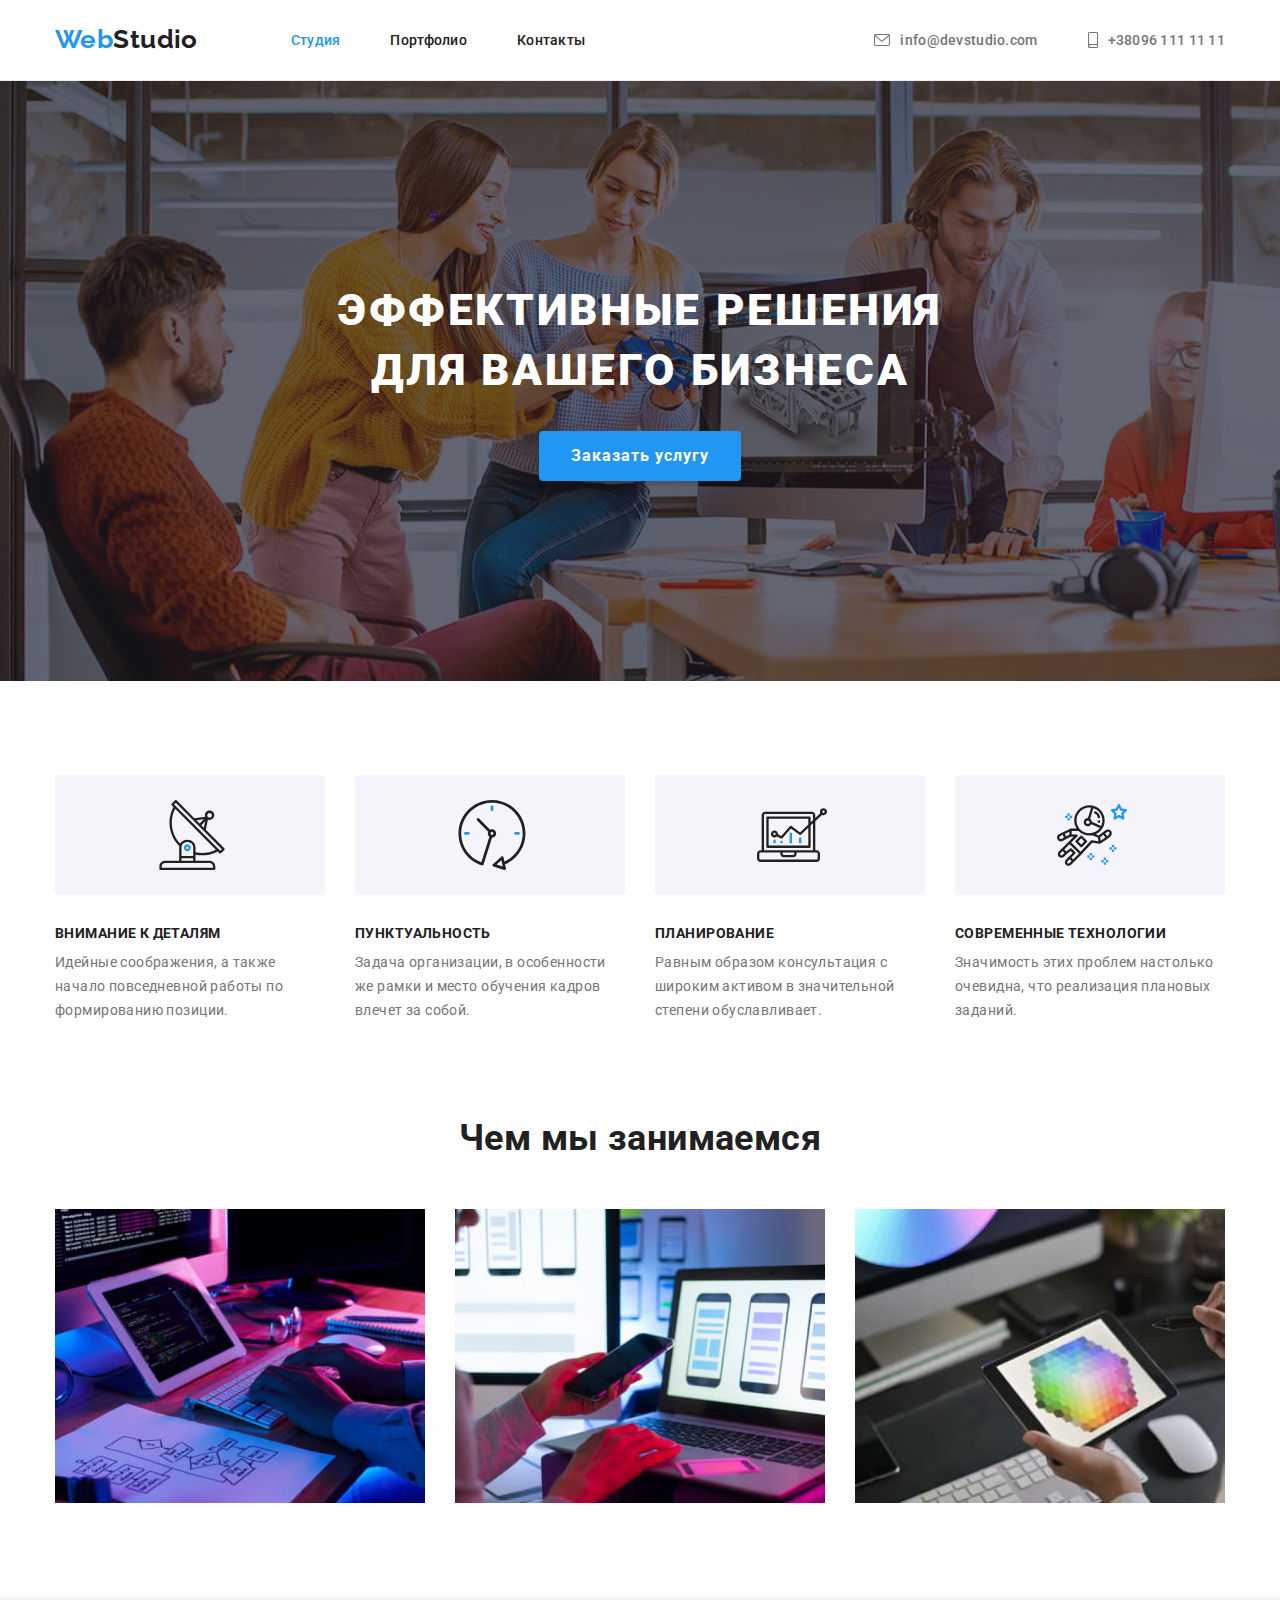
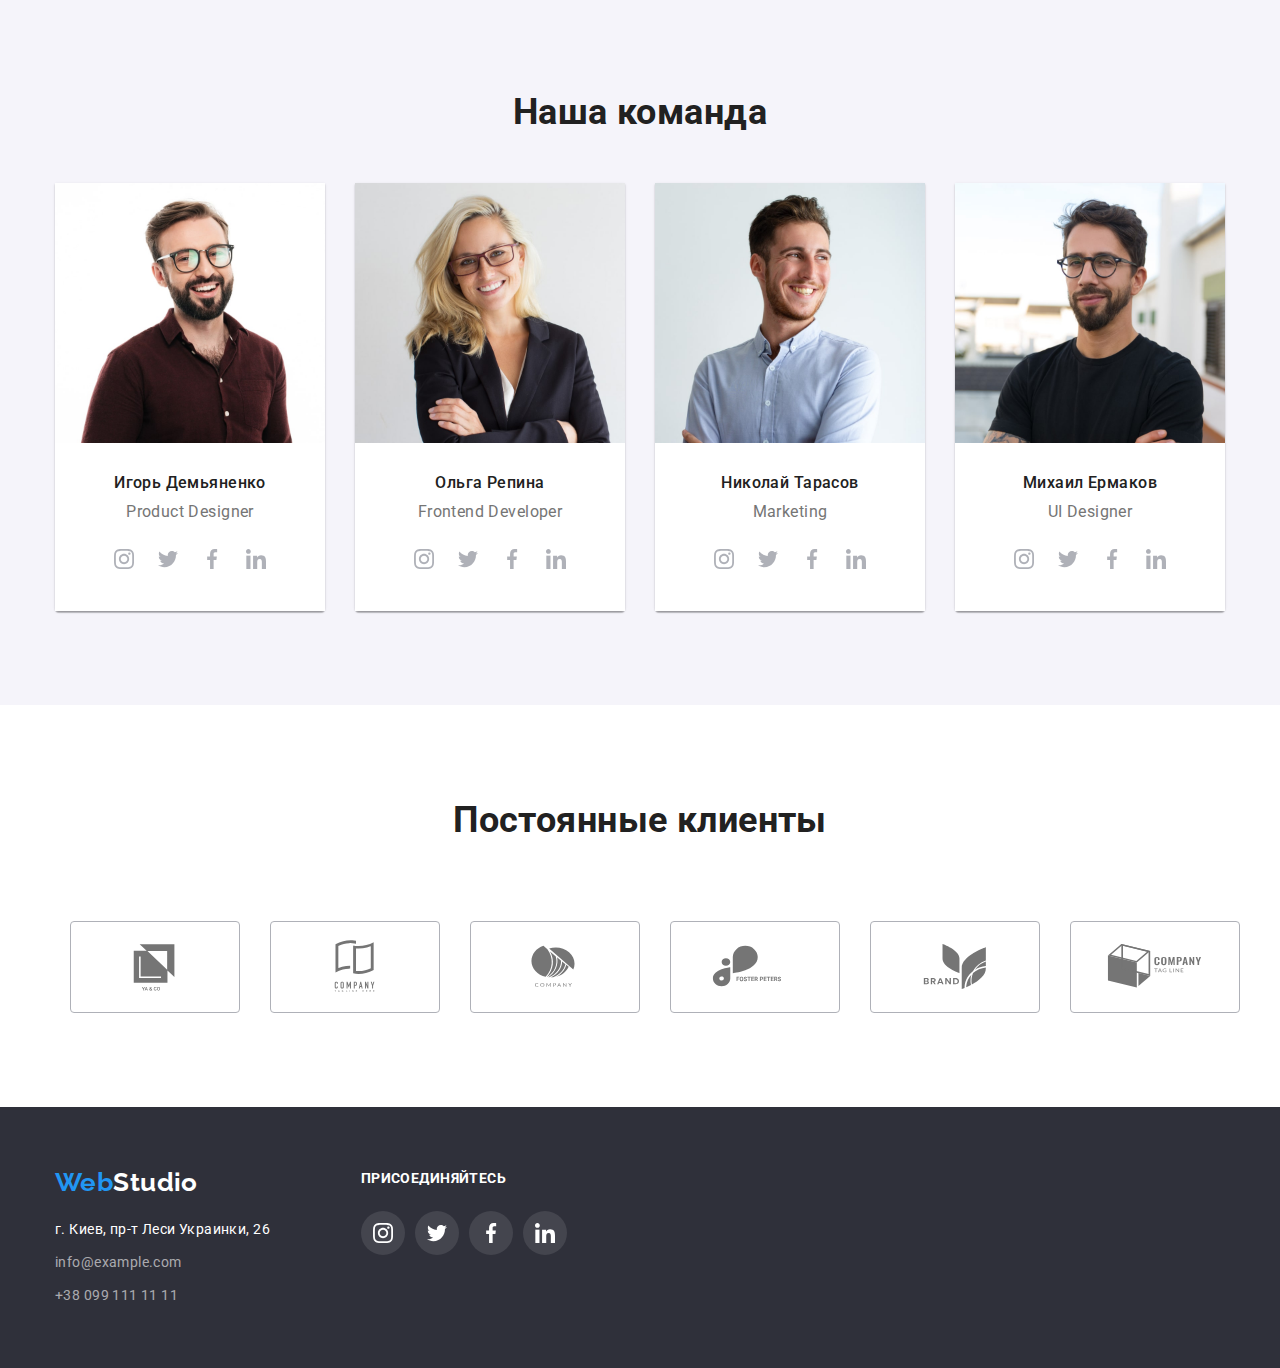
==== index.html @ e702a2d7 "22/02" ====
<!DOCTYPE html>
<html lang="ru">
  <head>
    <meta charset="UTF-8" />
    <meta http-equiv="X-UA-Compatible" content="IE=edge" />
    <meta name="viewport" content="width=device-width, initial-scale=1.0" />
    <title>WebStudio</title>
    <link
      href="https://fonts.googleapis.com/css2?family=Raleway:wght@700&family=Roboto:wght@400;500;700;900&display=swap"
      rel="stylesheet"
    />
    <link
      rel="stylesheet"
      href="https://cdnjs.cloudflare.com/ajax/libs/modern-normalize/1.1.0/modern-normalize.min.css"
    />
    <link rel="stylesheet" href="./css/styles.css" />
  </head>
  <body>
    <header class="header">
      <div class="container header-container">
        <nav class="nav-list">
          <a class="logo link" href="./index.html" lang="en"
            >Web<span class="logo-dark">Studio</span></a
          >
          <ul class="nav-list list">
            <li class="nav-list-item">
              <a class="nav-list-link active-page link" href="./index.html"
                >Студия</a
              >
            </li>
            <li class="nav-list-item">
              <a class="nav-list-link link" href="./portfolio.html"
                >Портфолио
              </a>
            </li>
            <li class="nav-list-item">
              <a class="nav-list-link link" href="">Контакты </a>
            </li>
          </ul>
        </nav>
        <ul class="list header-cont-list">
          <li class="header-cont-item">
            <a
              class="nav-list-link contact-list link"
              href="mailto:info@devstudio.com"
            >
              <svg class="header-cont-icon" width="16" height="12">
                <use href="./images/sprite.svg#email"></use></svg
              >info@devstudio.com
            </a>
          </li>
          <li class="header-cont-item">
            <a class="nav-list-link contact-list link" href="tel:+380961111111">
              <svg class="header-cont-icon" height="16" width="10">
                <use href="./images/sprite.svg#smartphone"></use></svg
              >+38096 111 11 11
            </a>
          </li>
        </ul>
      </div>
    </header>
    <main>
      <section class="hero">
        <div class="container">
          <h1 class="main-title">Эффективные решения для вашего бизнеса</h1>
          <button class="modal-btn" type="button">Заказать услугу</button>
        </div>
      </section>
      <section class="section advantages">
        <div class="container">
          <h2 class="visually-hidden">Наши преимущества</h2>

          <ul class="list advsntages-list card-set">
            <li class="card-set-item">
              <div class="advantages-pic">
                <svg class="advantages-icon">
                  <use href="./images/sprite.svg#antenna"></use>
                </svg>
              </div>
              <h3 class="advantages-subtitle">Внимание к деталям</h3>
              <p>
                Идейные соображения, а также начало повседневной работы по
                формированию позиции.
              </p>
            </li>

            <li class="card-set-item">
              <div class="advantages-pic">
                <svg class="advantages-icon">
                  <use href="./images/sprite.svg#clock"></use>
                </svg>
              </div>
              <h3 class="advantages-subtitle">Пунктуальность</h3>
              <p>
                Задача организации, в особенности же рамки и место обучения
                кадров влечет за собой.
              </p>
            </li>

            <li class="card-set-item">
              <div class="advantages-pic">
                <svg class="advantages-icon">
                  <use href="./images/sprite.svg#diagram"></use>
                </svg>
              </div>
              <h3 class="advantages-subtitle">Планирование</h3>
              <p>
                Равным образом консультация с широким активом в значительной
                степени обуславливает.
              </p>
            </li>

            <li class="card-set-item">
              <div class="advantages-pic">
                <svg class="advantages-icon">
                  <use href="./images/sprite.svg#astronaut"></use>
                </svg>
              </div>
              <h3 class="advantages-subtitle">Современные технологии</h3>
              <p>
                Значимость этих проблем настолько очевидна, что реализация
                плановых заданий.
              </p>
            </li>
          </ul>
        </div>
      </section>
      <section class="section services">
        <div class="container">
          <h2 class="section-title">Чем мы занимаемся</h2>
          <ul class="list services-list card-set">
            <li class="services-item card-set-item">
              <img
                src="./images/about-1.jpg"
                alt="Написание кода"
                width="370"
                height="294"
              />
            </li>
            <li class="services-item card-set-item">
              <img
                src="./images/about-2.jpg"
                alt="Разработка мобильных приложений"
                width="370"
                height="294"
              />
            </li>
            <li class="services-item card-set-item">
              <img
                src="./images/about-3.jpg"
                alt="Дизайнерские решения"
                width="370"
                height="294"
              />
            </li>
          </ul>
        </div>
      </section>
      <section class="our-team section">
        <div class="container">
          <h2 class="section-title">Наша команда</h2>
          <ul class="list team-list card-set">
            <li class="team-list-item card-set-item">
              <img
                src="./images/team-1.jpg"
                alt="Игорь Демьяненко - Product Designer"
                width="270"
                height="260"
              />
              <div class="team-member">
                <h3 class="team-name">Игорь Демьяненко</h3>
                <p class="team-position">Product Designer</p>
                <ul class="team-social-list list">
                  <li class="team-social-item">
                    <a class="social-link link" href="">
                      <svg class="social-icon" width="20" height="20">
                        <use href="./images/sprite.svg#instagram"></use>
                      </svg>
                    </a>
                  </li>
                  <li class="team-social-item">
                    <a class="social-link link" href="">
                      <svg class="social-icon" width="20" height="20">
                        <use href="./images/sprite.svg#twitter"></use>
                      </svg>
                    </a>
                  </li>
                  <li class="team-social-item">
                    <a class="social-link" href="">
                      <svg class="social-icon" width="20" height="20">
                        <use href="./images/sprite.svg#facebook"></use>
                      </svg>
                    </a>
                  </li>
                  <li class="team-social-item">
                    <a class="social-link" href="">
                      <svg class="social-icon" width="20" height="20">
                        <use href="./images/sprite.svg#linkedin"></use>
                      </svg>
                    </a>
                  </li>
                </ul>
              </div>
            </li>
            <li class="team-list-item card-set-item">
              <img
                src="./images/team-2.jpg"
                alt="Ольга Репина - Frontend Developer"
                width="270"
                height="260"
              />
              <div class="team-member">
                <h3 class="team-name">Ольга Репина</h3>
                <p class="team-position">Frontend Developer</p>
                <ul class="team-social-list list">
                  <li class="team-social-item">
                    <a class="social-link link" href="">
                      <svg class="social-icon" width="20" height="20">
                        <use href="./images/sprite.svg#instagram"></use>
                      </svg>
                    </a>
                  </li>
                  <li class="team-social-item">
                    <a class="social-link link" href="">
                      <svg class="social-icon" width="20" height="20">
                        <use href="./images/sprite.svg#twitter"></use>
                      </svg>
                    </a>
                  </li>
                  <li class="team-social-item">
                    <a class="social-link" href="">
                      <svg class="social-icon" width="20" height="20">
                        <use href="./images/sprite.svg#facebook"></use>
                      </svg>
                    </a>
                  </li>
                  <li class="team-social-item">
                    <a class="social-link" href="">
                      <svg class="social-icon" width="20" height="20">
                        <use href="./images/sprite.svg#linkedin"></use>
                      </svg>
                    </a>
                  </li>
                </ul>
              </div>
            </li>
            <li class="team-list-item card-set-item">
              <img
                src="./images/team-3.jpg"
                alt="Николай Тарасов - Marketing"
                width="270"
                height="260"
              />
              <div class="team-member">
                <h3 class="team-name">Николай Тарасов</h3>
                <p class="team-position">Marketing</p>
                <ul class="team-social-list list">
                  <li class="team-social-item">
                    <a class="social-link link" href="">
                      <svg class="social-icon" width="20" height="20">
                        <use href="./images/sprite.svg#instagram"></use>
                      </svg>
                    </a>
                  </li>
                  <li class="team-social-item">
                    <a class="social-link link" href="">
                      <svg class="social-icon" width="20" height="20">
                        <use href="./images/sprite.svg#twitter"></use>
                      </svg>
                    </a>
                  </li>
                  <li class="team-social-item">
                    <a class="social-link" href="">
                      <svg class="social-icon" width="20" height="20">
                        <use href="./images/sprite.svg#facebook"></use>
                      </svg>
                    </a>
                  </li>
                  <li class="team-social-item">
                    <a class="social-link" href="">
                      <svg class="social-icon" width="20" height="20">
                        <use href="./images/sprite.svg#linkedin"></use>
                      </svg>
                    </a>
                  </li>
                </ul>
              </div>
            </li>
            <li class="card-set-item team-list-item">
              <img
                src="./images/team-4.jpg"
                alt="Михаил Ермаков - UI Designer"
                width="270"
                height="260"
              />
              <div class="team-member">
                <h3 class="team-name">Михаил Ермаков</h3>
                <p class="team-position">UI Designer</p>
                <ul class="team-social-list list">
                  <li class="team-social-item">
                    <a class="social-link link" href="">
                      <svg class="social-icon" width="20" height="20">
                        <use href="./images/sprite.svg#instagram"></use>
                      </svg>
                    </a>
                  </li>
                  <li class="team-social-item">
                    <a class="social-link link" href="">
                      <svg class="social-icon" width="20" height="20">
                        <use href="./images/sprite.svg#twitter"></use>
                      </svg>
                    </a>
                  </li>
                  <li class="team-social-item">
                    <a class="social-link" href="">
                      <svg class="social-icon" width="20" height="20">
                        <use href="./images/sprite.svg#facebook"></use>
                      </svg>
                    </a>
                  </li>
                  <li class="team-social-item">
                    <a class="social-link" href="">
                      <svg class="social-icon" width="20" height="20">
                        <use href="./images/sprite.svg#linkedin"></use>
                      </svg>
                    </a>
                  </li>
                </ul>
              </div>
            </li>
          </ul>
        </div>
      </section>
      <section class="section">
        <div class="container">
          <h2 class="section-title">Постоянные клиенты</h2>
          <ul class="client-list list">
            <li class="card-set-item">
              <a class="client-link link" href="">
                <svg class="client-icon" width="106" height="60">
                  <use href="./images/sprite.svg#client-1"></use>
                </svg>
              </a>
            </li>
            <li class="card-set-item">
              <a class="client-link link" href="">
                <svg class="client-icon" width="106" height="60">
                  <use href="./images/sprite.svg#client-2"></use>
                </svg>
              </a>
            </li>
            <li class="card-set-item">
              <a class="client-link link" href="">
                <svg class="client-icon" width="106" height="60">
                  <use href="./images/sprite.svg#client-3"></use>
                </svg>
              </a>
            </li>
            <li class="card-set-item">
              <a class="client-link link" href="">
                <svg class="client-icon" width="106" height="60">
                  <use href="./images/sprite.svg#client-4"></use>
                </svg>
              </a>
            </li>
            <li class="card-set-item">
              <a class="client-link link" href="">
                <svg class="client-icon" width="106" height="60">
                  <use href="./images/sprite.svg#client-5"></use>
                </svg>
              </a>
            </li>
            <li class="card-set-item">
              <a class="client-link link" href="">
                <svg class="client-icon" width="106" height="60">
                  <use href="./images/sprite.svg#client-6"></use>
                </svg>
              </a>
            </li>
          </ul>
        </div>
      </section>
    </main>
    <footer class="footer">
      <div class="container footer-div">
        <div class="footer-left">
          <a class="logo link logo-footer" href="./index.html" lang="en"
            >Web<span class="logo-light">Studio</span>
          </a>
          <address class="adress">
            <ul class="list">
              <li class="address-item">
                <a
                  class="address-link link"
                  href="https://goo.gl/maps/Spa61aAKm8HjvVaVA"
                  target="_blank"
                  rel="noopener noreferrer nofollow"
                  >г. Киев, пр-т Леси Украинки, 26
                </a>
              </li>
              <li class="address-item">
                <a class="address-link link" href="mailto:info@example.com"
                  >info@example.com
                </a>
              </li>
              <li class="address-item">
                <a class="address-link link" href="tel:+380991111111"
                  >+38 099 111 11 11
                </a>
              </li>
            </ul>
          </address>
        </div>
        <div class="footer-right">
          <h3 class="footer-social-subtitle">Присоединяйтесь</h3>
          <ul class="social-list-footer list">
            <li class="social-list-footer-item">
              <a class="social-link-footer" href="">
                <svg class="social-icon-footer" width="20" height="20">
                  <use href="./images/sprite.svg#instagram-dark"></use>
                </svg>
              </a>
            </li>
            <li class="social-list-footer-item">
              <a class="social-link-footer" href="">
                <svg class="social-icon-footer" width="20" height="20">
                  <use href="./images/sprite.svg#twitter-dark"></use>
                </svg>
              </a>
            </li>
            <li class="social-list-footer-item">
              <a class="social-link-footer" href="">
                <svg class="social-icon-footer" width="20" height="20">
                  <use href="./images/sprite.svg#facebook-dark"></use>
                </svg>
              </a>
            </li>
            <li class="social-list-footer-item">
              <a class="social-link-footer" href="">
                <svg class="social-icon-footer" width="20" height="20">
                  <use href="./images/sprite.svg#linkedin-dark"></use>
                </svg>
              </a>
            </li>
          </ul>
        </div>
      </div>
    </footer>
  </body>
</html>
---- css/styles.css ----
:root {
  --primary-font-family: "Roboto", sans-serif;
  --secondary-font-family: "Raleway", sans-serif;
  --accent-color: #2196f3;
  --accent-color-modal-btn: #188ce8;
  --primary-font-color: #757575;
  --secondary-font-color: #212121;
  --footer-contacts-color: rgba(255, 255, 255, 0.6);
  --color-white: #ffffff;
  --light-bg-col: #f5f4fa;
  --dark-bg-col: #2f303a;
  --card-item: 3;
  --card-gap: 30px;
}

body {
  font-family: var(--primary-font-family), "Verdana", sans-serif;
  font-size: 14px;
  line-height: 1.71;
  letter-spacing: 0.03em;
  color: var(--primary-font-color);
}

h1,
h2,
h3,
p {
  margin-top: 0;
  margin-bottom: 0;
}
ul,
ol {
  margin-top: 0;
  margin-bottom: 0;
  padding-left: 0;
}
img {
  display: block;
  max-width: 100%;
  height: auto;
}
.section {
  padding-top: 94px;
  padding-bottom: 94px;
}
.container {
  width: 1200px;
  padding-left: 15px;
  padding-right: 15px;
  margin-left: auto;
  margin-right: auto;
}
.header-container {
  display: flex;
  align-items: center;
}
.link {
  text-decoration: none;
  color: inherit;
}
.list {
  list-style: none;
}
.card-set {
  display: flex;
  margin-left: calc(var(--card-gap) * -1);
  margin-top: calc(var(--card-gap) * -1);
  flex-wrap: wrap;
}
.card-set-item {
  margin-left: var(--card-gap);
  margin-top: var(--card-gap);
  flex-basis: calc(100% / var(--card-item) - var(--card-gap));
}
/* ==========START COMPONENTS========== */
.logo {
  margin-right: 93px;
  font-family: var(--secondary-font-family);
  font-weight: 700;
  font-size: 26px;
  line-height: 1.2;
  color: var(--accent-color);
}
.visually-hidden {
  position: absolute;
  width: 1px;
  height: 1px;
  margin: -1px;
  padding: 0;
  overflow: hidden;
  border: 0;
  clip: rect(0 0 0 0);
}
.team-social-list {
  display: flex;
  align-items: center;
  justify-content: center;
}
.social-link {
  display: flex;
  width: 44px;
  height: 44px;
  background-color: var(--color-white);
  border-radius: 50%;
}

/* ==========END COMPONENTS========== */

/* ==========START HEADER========== */

.header {
  border-bottom: 1px solid #ececec;
}
.nav-list {
  display: flex;
  align-items: center;

  color: var(--secondary-font-color);
}
.logo-dark {
  color: var(--secondary-font-color);
}
.nav-list-link {
  padding-top: 32px;
  padding-bottom: 32px;
  font-weight: 500;
  line-height: 1.15;
  letter-spacing: 0.02em;
}
.nav-list-item:not(:last-child),
.header-cont-item:not(:last-child) {
  margin-right: 50px;
}
.contact-list {
  display: flex;
  align-items: center;
}
.client-list,
.client-link {
  justify-content: center;
  align-items: center;
}
.client-link {
  display: flex;
  width: 170px;
  height: 92px;
  border: 1px solid #afb1b8;
  box-sizing: border-box;
  border-radius: 4px;
}
.client-list,
.nav-list-item,
.header-cont-item {
  display: flex;
  align-items: center;
}
.header-cont-icon {
  margin-right: 10px;
  fill: var(--primary-font-color);
}

.nav-list-link:hover .header-cont-icon,
.contact-list:focus .header-cont-icon,
.client-link:hover .client-icon,
.client-link:focus .client-icon {
  fill: var(--accent-color);
}

.social-link:hover .social-icon,
.social-link:focus .social-icon {
  fill: var(--color-white);
}
.header-cont-list {
  display: flex;
  margin-left: auto;
}

.nav-list-link:hover,
.nav-list-link:focus,
.active-page {
  color: var(--accent-color);
}
/* ==========END HEADER========== */

/* ==========START HERO========== */
.hero {
  background-image: linear-gradient(
      rgba(47, 48, 58, 0.4),
      rgba(47, 48, 58, 0.4)
    ),
    url(../images/hero-bg.jpg);
  padding-top: 200px;
  padding-bottom: 200px;
  background-color: var(--dark-bg-col);
}
.modal-btn {
  margin-left: auto;
  margin-right: auto;
  padding: 10px 32px;
  min-width: 200px;
  box-shadow: 0px 4px 4px rgba(0, 0, 0, 0.15);
  border-radius: 4px;
  border: none;
}
.main-title {
  margin-left: auto;
  margin-right: auto;
  margin-bottom: 30px;
  max-width: 700px;
  font-weight: 900;
  font-size: 44px;
  line-height: 1.36;
  letter-spacing: 0.06em;
  text-align: center;
  text-transform: uppercase;
  color: var(--color-white);
}

/* ==========END HERO========== */

/* ==========START MAIN========== */
.subtitle {
  font-size: 36px;
  line-height: 1.17;
  text-align: center;
  letter-spacing: 0.03em;
  color: var(--secondary-text-logo-theme);
}
.section-title {
  margin-bottom: 50px;
  font-size: 36px;
  line-height: 1.17;
  text-align: center;
  color: var(--secondary-font-color);
}
.advantages-pic {
  padding: 25px 102px;
  width: 270px;
  height: 120px;
  margin-bottom: 30px;
  border-radius: 4px;
  background-color: var(--light-bg-col);
}
.advantages-icon {
  display: flex;
  width: 70px;
  height: 70px;
}
.advsntages-list {
  --card-item: 4;
}

.advantages-subtitle {
  margin-bottom: 10px;
  font-size: 14px;
  line-height: 1.15;
  text-transform: uppercase;
  color: var(--secondary-font-color);
}
.advantages {
  padding-bottom: 47px;
}
.services {
  padding-top: 47px;
}

.our-team {
  background-color: var(--light-bg-col);
}
.team-list {
  --card-item: 4;
}
.team-list-item {
  box-shadow: 0px 1px 3px rgba(0, 0, 0, 0.12), 0px 1px 1px rgba(0, 0, 0, 0.14),
    0px 2px 1px rgba(0, 0, 0, 0.2);
  border-radius: 0px 0px 4px 4px;
}
.team-name,
.team-position {
  font-size: 16px;
  line-height: 1.19;
  text-align: center;
}
.team-position {
  margin-bottom: 16px;
}
.team-name {
  font-weight: 500;
  color: var(--secondary-font-color);
  margin-bottom: 10px;
}
.team-member {
  padding-top: 30px;
  padding-bottom: 30px;
  background-color: var(--color-white);
}

.filter-item-text {
  padding: 20px 24px;
  border: 1px solid #eeeeee;
  background-color: var(--color-white);
}
.modal-btn {
  font-family: inherit;
  cursor: pointer;
  font-weight: bold;
  font-size: 16px;
  line-height: 1.87;
  display: flex;
  align-items: center;
  text-align: center;
  letter-spacing: 0.06em;
  color: var(--color-white);
  background: var(--accent-color);
}
.filter-btn {
  padding: 6px 22px;
  border-radius: 4px;
  border: none;
  align-items: center;
  font-family: inherit;
  font-weight: 500;
  font-size: 16px;
  line-height: 1.62;
  text-align: center;
  letter-spacing: 0.03em;
  background-color: var(--light-bg-col);
  color: var(--secondary-font-color);
}
.filter-btn-item:not(:last-child) {
  margin-right: 8px;
}
.modal-btn:hover,
.modal-btn:focus {
  background-color: var(--accent-color-modal-btn);
}
.filter-btn:hover,
.filter-btn:focus,
.active-btn {
  color: var(--color-white);
  background-color: var(--accent-color);
  box-shadow: 0px 3px 1px rgba(0, 0, 0, 0.1), 0px 1px 2px rgba(0, 0, 0, 0.08),
    0px 2px 2px rgba(0, 0, 0, 0.12);
}
.products-subtitle {
  margin-bottom: 4px;
  color: var(--secondary-font-color);
  font-size: 18px;
  line-height: 2;
  letter-spacing: 0.06em;
}
.product-type {
  font-size: 16px;
  line-height: 2;
}
.filter-btn-list {
  display: flex;
  justify-content: center;
  margin-bottom: 50px;
}
.social-link:hover,
.social-link:focus {
  background-color: var(--accent-color);
}

.social-link,
.social-link-footer {
  align-items: center;
  justify-content: center;
}
.social-icon {
  fill: #afb1b8;
}
.client-icon {
  fill: var(--primary-font-color);
}
.client-link:hover,
.client-link:focus {
  border: 1px solid var(--accent-color);
}
.work-item:hover {
  box-shadow: 0px 1px 1px rgba(0, 0, 0, 0.12), 0px 4px 4px rgba(0, 0, 0, 0.06),
    1px 4px 6px rgba(0, 0, 0, 0.16);
}
/* ==========END MAIN========== */

/* ==========START FOOTER========== */
.footer {
  padding-top: 60px;
  padding-bottom: 60px;
}
.logo-footer {
  margin-bottom: 20px;
  display: block;
}
.address-item:not(:last-child) {
  margin-bottom: 9px;
}

.logo-light {
  color: var(--color-white);
}
.adress {
  font-style: normal;
}
.address-link {
  color: var(--footer-contacts-color);
}

.address-link[target="_blank"] {
  color: var(--color-white);
}
.address-link:hover,
.address-link:focus {
  color: var(--accent-color);
}

.footer {
  background-color: var(--dark-bg-col);
  align-items: center;
  /* justify-content: center; */
}
.footer-div {
  display: flex;
  /* justify-content: left; */
}
.footer-left {
  margin-right: 70px;
}

.footer-left,
.footer-right {
  display: flex;

  flex-direction: column;
}
.footer-social-subtitle {
  color: var(--color-white);
  text-transform: uppercase;
  font-size: inherit;
  margin-bottom: 20px;
}
.social-list {
  display: flex;
  /* justify-content: space-between; */
}
.social-link-footer {
  display: flex;
  width: 44px;
  height: 44px;
  border-radius: 50%;
  background-color: rgba(255, 255, 255, 0.1);
}
.social-link-footer .social-icon,
.social-link-footer .social-icon {
  fill: var(--color-white);
}

.social-link-footer:hover .social-icon,
.social-link-footer:focus .social-icon {
  fill: var(--color-white);
}
.social-link-footer:hover,
.social-link-footer:focus {
  background: var(--accent-color);
}
.social-list-footer {
  display: flex;
  justify-content: center;
}
.social-list-footer-item:not(:last-child) {
  margin-right: 10px;
}
/* ==========END FOOTER========== */
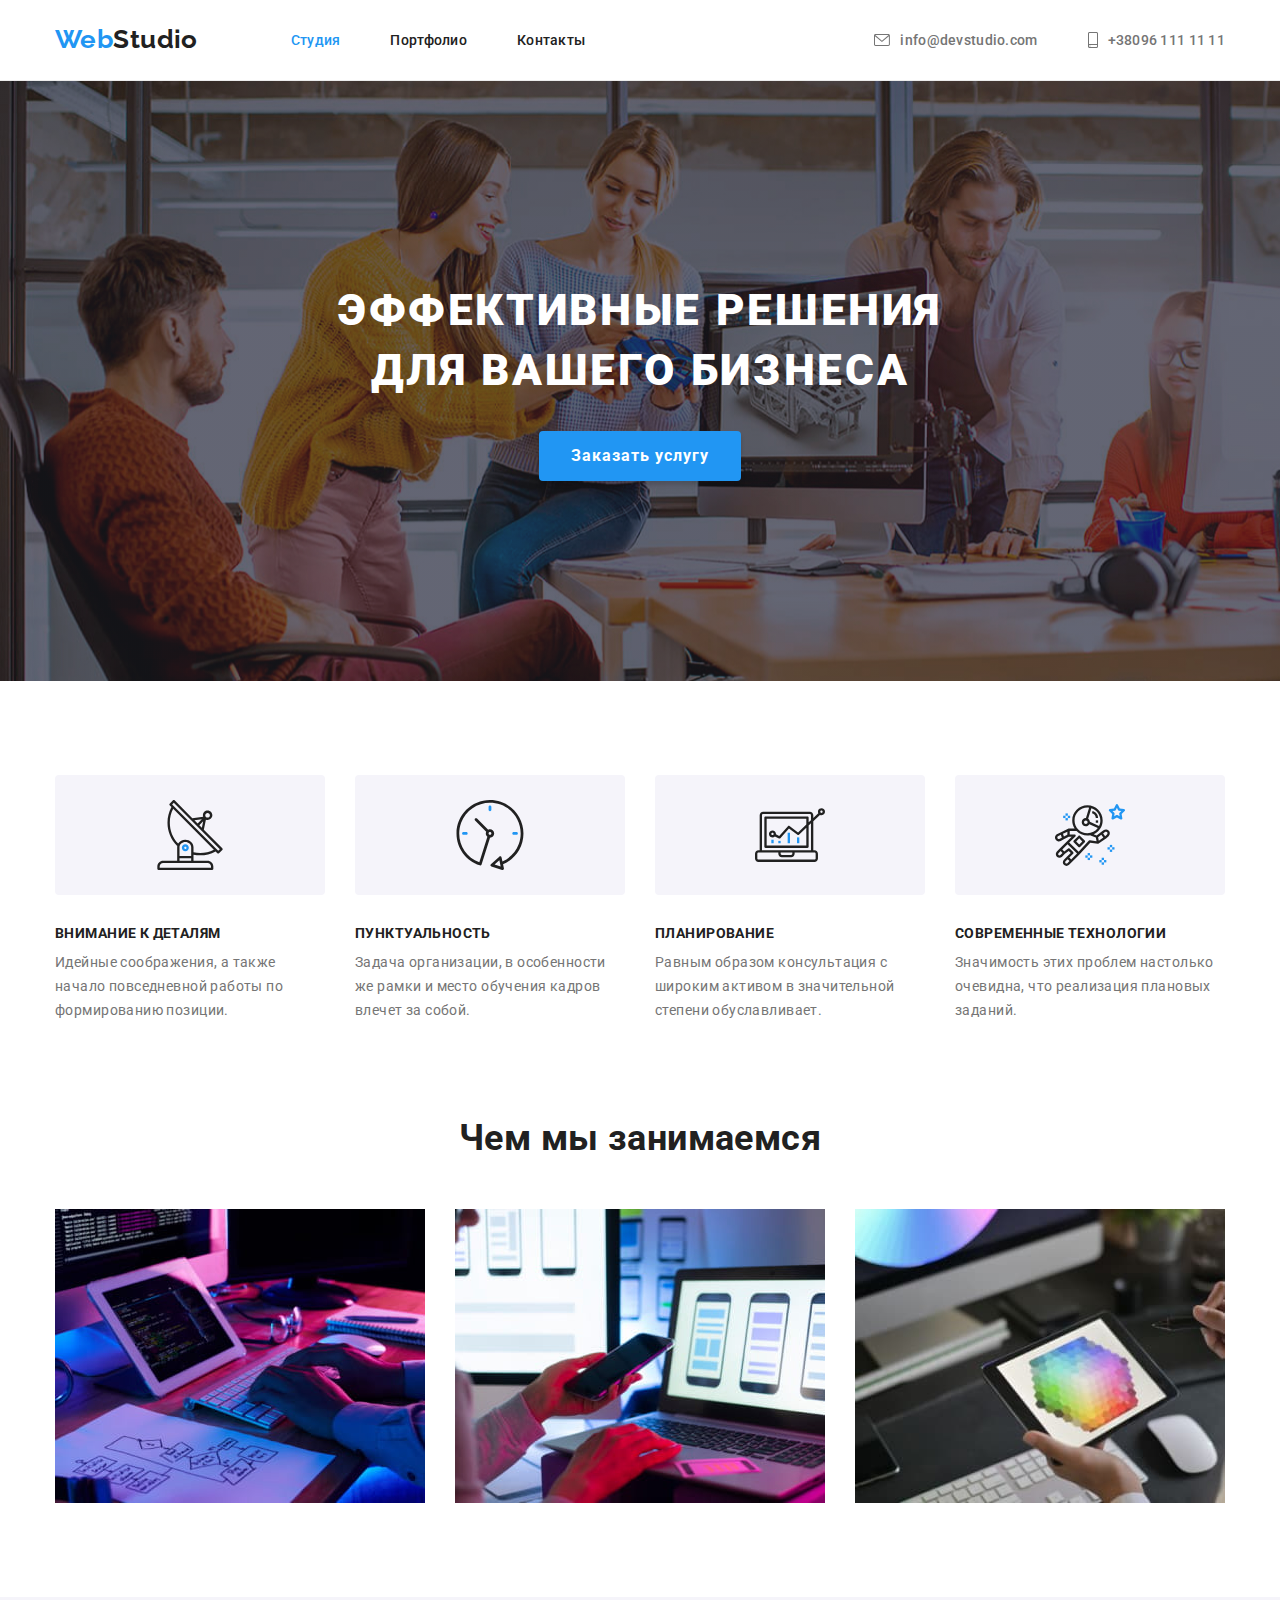
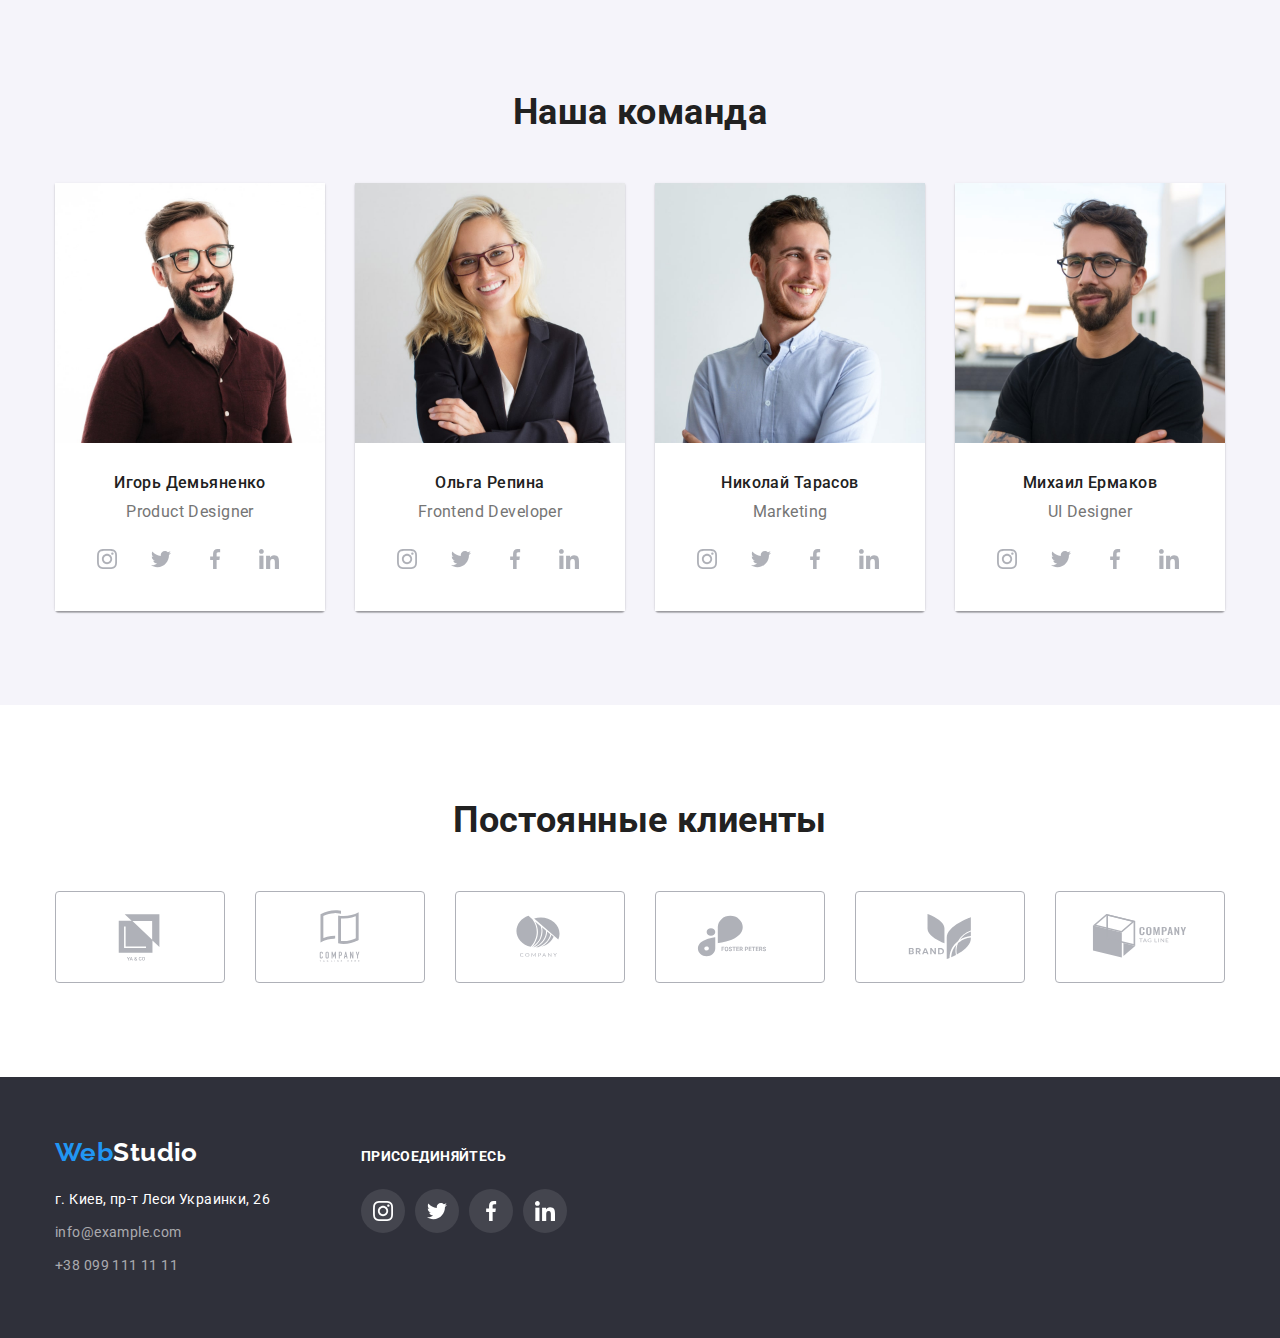
==== commit 8834ef51: "22/02/22" ====
--- a/index.html
+++ b/index.html
@@ -71,9 +71,9 @@
           <h2 class="visually-hidden">Наши преимущества</h2>
 
           <ul class="list advsntages-list card-set">
-            <li class="card-set-item">
+            <li class="card-set-item advantages-item">
               <div class="advantages-pic">
-                <svg class="advantages-icon">
+                <svg class="advantages-icon" width="70" height="70">
                   <use href="./images/sprite.svg#antenna"></use>
                 </svg>
               </div>
@@ -84,9 +84,9 @@
               </p>
             </li>
 
-            <li class="card-set-item">
+            <li class="card-set-item advantages-item">
               <div class="advantages-pic">
-                <svg class="advantages-icon">
+                <svg class="advantages-icon" width="70" height="70">
                   <use href="./images/sprite.svg#clock"></use>
                 </svg>
               </div>
@@ -97,9 +97,9 @@
               </p>
             </li>
 
-            <li class="card-set-item">
+            <li class="card-set-item advantages-item">
               <div class="advantages-pic">
-                <svg class="advantages-icon">
+                <svg class="advantages-icon" width="70" height="70">
                   <use href="./images/sprite.svg#diagram"></use>
                 </svg>
               </div>
@@ -110,9 +110,9 @@
               </p>
             </li>
 
-            <li class="card-set-item">
+            <li class="card-set-item advantages-item">
               <div class="advantages-pic">
-                <svg class="advantages-icon">
+                <svg class="advantages-icon" width="70" height="70">
                   <use href="./images/sprite.svg#astronaut"></use>
                 </svg>
               </div>
@@ -171,29 +171,49 @@
                 <h3 class="team-name">Игорь Демьяненко</h3>
                 <p class="team-position">Product Designer</p>
                 <ul class="team-social-list list">
-                  <li class="team-social-item">
-                    <a class="social-link link" href="">
+                  <li class="social-item">
+                    <a
+                      class="social-link link"
+                      href=""
+                      target="_blank"
+                      rel="noopener noreferrer nofollow"
+                    >
                       <svg class="social-icon" width="20" height="20">
                         <use href="./images/sprite.svg#instagram"></use>
                       </svg>
                     </a>
                   </li>
-                  <li class="team-social-item">
-                    <a class="social-link link" href="">
+                  <li class="social-item">
+                    <a
+                      class="social-link link"
+                      href=""
+                      target="_blank"
+                      rel="noopener noreferrer nofollow"
+                    >
                       <svg class="social-icon" width="20" height="20">
                         <use href="./images/sprite.svg#twitter"></use>
                       </svg>
                     </a>
                   </li>
-                  <li class="team-social-item">
-                    <a class="social-link" href="">
+                  <li class="social-item">
+                    <a
+                      class="social-link link"
+                      href=""
+                      target="_blank"
+                      rel="noopener noreferrer nofollow"
+                    >
                       <svg class="social-icon" width="20" height="20">
                         <use href="./images/sprite.svg#facebook"></use>
                       </svg>
                     </a>
                   </li>
-                  <li class="team-social-item">
-                    <a class="social-link" href="">
+                  <li class="social-item">
+                    <a
+                      class="social-link link"
+                      href=""
+                      target="_blank"
+                      rel="noopener noreferrer nofollow"
+                    >
                       <svg class="social-icon" width="20" height="20">
                         <use href="./images/sprite.svg#linkedin"></use>
                       </svg>
@@ -213,29 +233,49 @@
                 <h3 class="team-name">Ольга Репина</h3>
                 <p class="team-position">Frontend Developer</p>
                 <ul class="team-social-list list">
-                  <li class="team-social-item">
-                    <a class="social-link link" href="">
+                  <li class="social-item">
+                    <a
+                      class="social-link link"
+                      href=""
+                      target="_blank"
+                      rel="noopener noreferrer nofollow"
+                    >
                       <svg class="social-icon" width="20" height="20">
                         <use href="./images/sprite.svg#instagram"></use>
                       </svg>
                     </a>
                   </li>
-                  <li class="team-social-item">
-                    <a class="social-link link" href="">
+                  <li class="social-item">
+                    <a
+                      class="social-link link"
+                      href=""
+                      target="_blank"
+                      rel="noopener noreferrer nofollow"
+                    >
                       <svg class="social-icon" width="20" height="20">
                         <use href="./images/sprite.svg#twitter"></use>
                       </svg>
                     </a>
                   </li>
-                  <li class="team-social-item">
-                    <a class="social-link" href="">
+                  <li class="social-item">
+                    <a
+                      class="social-link link"
+                      href=""
+                      target="_blank"
+                      rel="noopener noreferrer nofollow"
+                    >
                       <svg class="social-icon" width="20" height="20">
                         <use href="./images/sprite.svg#facebook"></use>
                       </svg>
                     </a>
                   </li>
-                  <li class="team-social-item">
-                    <a class="social-link" href="">
+                  <li class="social-item">
+                    <a
+                      class="social-link link"
+                      href=""
+                      target="_blank"
+                      rel="noopener noreferrer nofollow"
+                    >
                       <svg class="social-icon" width="20" height="20">
                         <use href="./images/sprite.svg#linkedin"></use>
                       </svg>
@@ -255,29 +295,49 @@
                 <h3 class="team-name">Николай Тарасов</h3>
                 <p class="team-position">Marketing</p>
                 <ul class="team-social-list list">
-                  <li class="team-social-item">
-                    <a class="social-link link" href="">
+                  <li class="social-item">
+                    <a
+                      class="social-link link"
+                      href=""
+                      target="_blank"
+                      rel="noopener noreferrer nofollow"
+                    >
                       <svg class="social-icon" width="20" height="20">
                         <use href="./images/sprite.svg#instagram"></use>
                       </svg>
                     </a>
                   </li>
-                  <li class="team-social-item">
-                    <a class="social-link link" href="">
+                  <li class="social-item">
+                    <a
+                      class="social-link link"
+                      href=""
+                      target="_blank"
+                      rel="noopener noreferrer nofollow"
+                    >
                       <svg class="social-icon" width="20" height="20">
                         <use href="./images/sprite.svg#twitter"></use>
                       </svg>
                     </a>
                   </li>
-                  <li class="team-social-item">
-                    <a class="social-link" href="">
+                  <li class="social-item">
+                    <a
+                      class="social-link link"
+                      href=""
+                      target="_blank"
+                      rel="noopener noreferrer nofollow"
+                    >
                       <svg class="social-icon" width="20" height="20">
                         <use href="./images/sprite.svg#facebook"></use>
                       </svg>
                     </a>
                   </li>
-                  <li class="team-social-item">
-                    <a class="social-link" href="">
+                  <li class="social-item">
+                    <a
+                      class="social-link link"
+                      href=""
+                      target="_blank"
+                      rel="noopener noreferrer nofollow"
+                    >
                       <svg class="social-icon" width="20" height="20">
                         <use href="./images/sprite.svg#linkedin"></use>
                       </svg>
@@ -297,29 +357,49 @@
                 <h3 class="team-name">Михаил Ермаков</h3>
                 <p class="team-position">UI Designer</p>
                 <ul class="team-social-list list">
-                  <li class="team-social-item">
-                    <a class="social-link link" href="">
+                  <li class="social-item">
+                    <a
+                      class="social-link link"
+                      href=""
+                      target="_blank"
+                      rel="noopener noreferrer nofollow"
+                    >
                       <svg class="social-icon" width="20" height="20">
                         <use href="./images/sprite.svg#instagram"></use>
                       </svg>
                     </a>
                   </li>
-                  <li class="team-social-item">
-                    <a class="social-link link" href="">
+                  <li class="social-item">
+                    <a
+                      class="social-link link"
+                      href=""
+                      target="_blank"
+                      rel="noopener noreferrer nofollow"
+                    >
                       <svg class="social-icon" width="20" height="20">
                         <use href="./images/sprite.svg#twitter"></use>
                       </svg>
                     </a>
                   </li>
-                  <li class="team-social-item">
-                    <a class="social-link" href="">
+                  <li class="social-item">
+                    <a
+                      class="social-link link"
+                      href=""
+                      target="_blank"
+                      rel="noopener noreferrer nofollow"
+                    >
                       <svg class="social-icon" width="20" height="20">
                         <use href="./images/sprite.svg#facebook"></use>
                       </svg>
                     </a>
                   </li>
-                  <li class="team-social-item">
-                    <a class="social-link" href="">
+                  <li class="social-item">
+                    <a
+                      class="social-link link"
+                      href=""
+                      target="_blank"
+                      rel="noopener noreferrer nofollow"
+                    >
                       <svg class="social-icon" width="20" height="20">
                         <use href="./images/sprite.svg#linkedin"></use>
                       </svg>
@@ -334,44 +414,74 @@
       <section class="section">
         <div class="container">
           <h2 class="section-title">Постоянные клиенты</h2>
-          <ul class="client-list list">
+          <ul class="client-list list card-set">
             <li class="card-set-item">
-              <a class="client-link link" href="">
+              <a
+                class="client-link link"
+                href=""
+                target="_blank"
+                rel="noopener noreferrer nofollow"
+              >
                 <svg class="client-icon" width="106" height="60">
                   <use href="./images/sprite.svg#client-1"></use>
                 </svg>
               </a>
             </li>
             <li class="card-set-item">
-              <a class="client-link link" href="">
+              <a
+                class="client-link link"
+                href=""
+                target="_blank"
+                rel="noopener noreferrer nofollow"
+              >
                 <svg class="client-icon" width="106" height="60">
                   <use href="./images/sprite.svg#client-2"></use>
                 </svg>
               </a>
             </li>
             <li class="card-set-item">
-              <a class="client-link link" href="">
+              <a
+                class="client-link link"
+                href=""
+                target="_blank"
+                rel="noopener noreferrer nofollow"
+              >
                 <svg class="client-icon" width="106" height="60">
                   <use href="./images/sprite.svg#client-3"></use>
                 </svg>
               </a>
             </li>
             <li class="card-set-item">
-              <a class="client-link link" href="">
+              <a
+                class="client-link link"
+                href=""
+                target="_blank"
+                rel="noopener noreferrer nofollow"
+              >
                 <svg class="client-icon" width="106" height="60">
                   <use href="./images/sprite.svg#client-4"></use>
                 </svg>
               </a>
             </li>
             <li class="card-set-item">
-              <a class="client-link link" href="">
+              <a
+                class="client-link link"
+                href=""
+                target="_blank"
+                rel="noopener noreferrer nofollow"
+              >
                 <svg class="client-icon" width="106" height="60">
                   <use href="./images/sprite.svg#client-5"></use>
                 </svg>
               </a>
             </li>
             <li class="card-set-item">
-              <a class="client-link link" href="">
+              <a
+                class="client-link link"
+                href=""
+                target="_blank"
+                rel="noopener noreferrer nofollow"
+              >
                 <svg class="client-icon" width="106" height="60">
                   <use href="./images/sprite.svg#client-6"></use>
                 </svg>
@@ -413,32 +523,52 @@
         </div>
         <div class="footer-right">
           <h3 class="footer-social-subtitle">Присоединяйтесь</h3>
-          <ul class="social-list-footer list">
-            <li class="social-list-footer-item">
-              <a class="social-link-footer" href="">
-                <svg class="social-icon-footer" width="20" height="20">
-                  <use href="./images/sprite.svg#instagram-dark"></use>
-                </svg>
-              </a>
-            </li>
-            <li class="social-list-footer-item">
-              <a class="social-link-footer" href="">
-                <svg class="social-icon-footer" width="20" height="20">
-                  <use href="./images/sprite.svg#twitter-dark"></use>
-                </svg>
-              </a>
-            </li>
-            <li class="social-list-footer-item">
-              <a class="social-link-footer" href="">
-                <svg class="social-icon-footer" width="20" height="20">
-                  <use href="./images/sprite.svg#facebook-dark"></use>
-                </svg>
-              </a>
-            </li>
-            <li class="social-list-footer-item">
-              <a class="social-link-footer" href="">
-                <svg class="social-icon-footer" width="20" height="20">
-                  <use href="./images/sprite.svg#linkedin-dark"></use>
+          <ul class="team-social-list list">
+            <li class="social-item">
+              <a
+                class="social-link link"
+                href=""
+                target="_blank"
+                rel="noopener noreferrer nofollow"
+              >
+                <svg class="social-icon" width="20" height="20">
+                  <use href="./images/sprite.svg#instagram"></use>
+                </svg>
+              </a>
+            </li>
+            <li class="social-item">
+              <a
+                class="social-link link"
+                href=""
+                target="_blank"
+                rel="noopener noreferrer nofollow"
+              >
+                <svg class="social-icon" width="20" height="20">
+                  <use href="./images/sprite.svg#twitter"></use>
+                </svg>
+              </a>
+            </li>
+            <li class="social-item">
+              <a
+                class="social-link link"
+                href=""
+                target="_blank"
+                rel="noopener noreferrer nofollow"
+              >
+                <svg class="social-icon" width="20" height="20">
+                  <use href="./images/sprite.svg#facebook"></use>
+                </svg>
+              </a>
+            </li>
+            <li class="social-item">
+              <a
+                class="social-link link"
+                href=""
+                target="_blank"
+                rel="noopener noreferrer nofollow"
+              >
+                <svg class="social-icon" width="20" height="20">
+                  <use href="./images/sprite.svg#linkedin"></use>
                 </svg>
               </a>
             </li>
--- a/css/styles.css
+++ b/css/styles.css
@@ -94,14 +94,19 @@
 .team-social-list {
   display: flex;
   align-items: center;
+}
+.social-link {
+  display: flex;
+  align-items: center;
   justify-content: center;
-}
-.social-link {
-  display: flex;
   width: 44px;
   height: 44px;
-  background-color: var(--color-white);
+  background-color: rgba(255, 255, 255, 0.1);
+  color: #afb1b8;
   border-radius: 50%;
+}
+.social-item:not(:last-child) {
+  margin-right: 10px;
 }
 
 /* ==========END COMPONENTS========== */
@@ -234,18 +239,15 @@
   color: var(--secondary-font-color);
 }
 .advantages-pic {
-  padding: 25px 102px;
-  width: 270px;
-  height: 120px;
+  padding: 25px;
+  display: flex;
+  justify-content: center;
+  align-items: center;
   margin-bottom: 30px;
   border-radius: 4px;
   background-color: var(--light-bg-col);
 }
-.advantages-icon {
-  display: flex;
-  width: 70px;
-  height: 70px;
-}
+
 .advsntages-list {
   --card-item: 4;
 }
@@ -275,6 +277,7 @@
     0px 2px 1px rgba(0, 0, 0, 0.2);
   border-radius: 0px 0px 4px 4px;
 }
+
 .team-name,
 .team-position {
   font-size: 16px;
@@ -290,8 +293,7 @@
   margin-bottom: 10px;
 }
 .team-member {
-  padding-top: 30px;
-  padding-bottom: 30px;
+  padding: 30px;
   background-color: var(--color-white);
 }
 
@@ -362,25 +364,32 @@
 .social-link:focus {
   background-color: var(--accent-color);
 }
-
-.social-link,
-.social-link-footer {
-  align-items: center;
-  justify-content: center;
-}
+.work-link {
+  display: flex;
+  flex-direction: column;
+}
+
 .social-icon {
+  fill: currentColor;
+}
+
+.team-member {
+  padding: 30px;
+}
+.client-icon {
   fill: #afb1b8;
-}
-.client-icon {
-  fill: var(--primary-font-color);
 }
 .client-link:hover,
 .client-link:focus {
   border: 1px solid var(--accent-color);
 }
-.work-item:hover {
+.work-link:hover,
+.work-link:focus {
   box-shadow: 0px 1px 1px rgba(0, 0, 0, 0.12), 0px 4px 4px rgba(0, 0, 0, 0.06),
     1px 4px 6px rgba(0, 0, 0, 0.16);
+}
+.client-list {
+  --card-item: 6;
 }
 /* ==========END MAIN========== */
 
@@ -418,11 +427,10 @@
 .footer {
   background-color: var(--dark-bg-col);
   align-items: center;
-  /* justify-content: center; */
 }
 .footer-div {
   display: flex;
-  /* justify-content: left; */
+  align-items: baseline;
 }
 .footer-left {
   margin-right: 70px;
@@ -442,33 +450,9 @@
 }
 .social-list {
   display: flex;
-  /* justify-content: space-between; */
-}
-.social-link-footer {
-  display: flex;
-  width: 44px;
-  height: 44px;
-  border-radius: 50%;
-  background-color: rgba(255, 255, 255, 0.1);
-}
-.social-link-footer .social-icon,
-.social-link-footer .social-icon {
-  fill: var(--color-white);
-}
-
-.social-link-footer:hover .social-icon,
-.social-link-footer:focus .social-icon {
-  fill: var(--color-white);
-}
-.social-link-footer:hover,
-.social-link-footer:focus {
-  background: var(--accent-color);
-}
-.social-list-footer {
-  display: flex;
-  justify-content: center;
-}
-.social-list-footer-item:not(:last-child) {
-  margin-right: 10px;
-}
+}
+.footer .social-link {
+  color: var(--color-white);
+}
+
 /* ==========END FOOTER========== */
